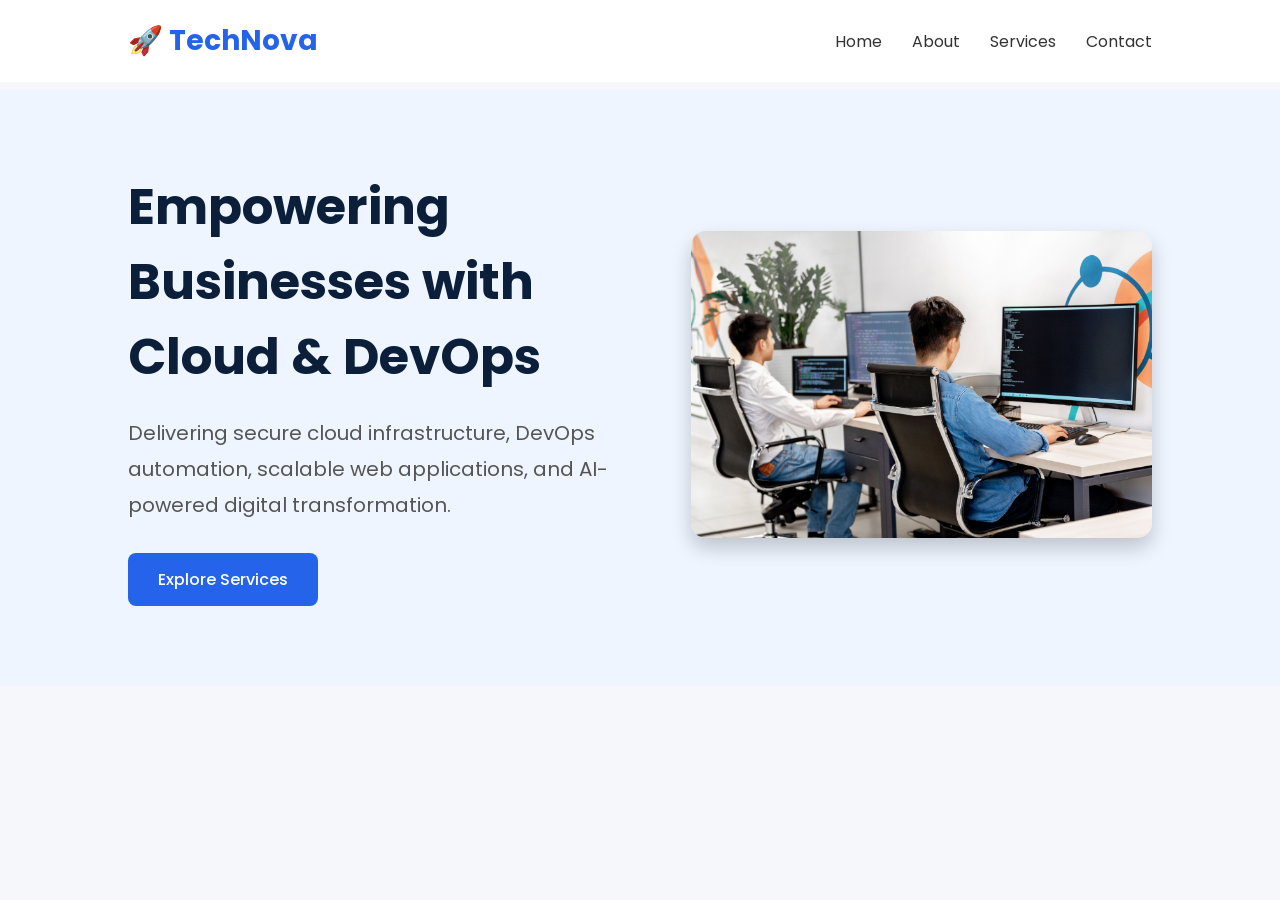
==== index.html @ 0c4fe0d1 "Initial commit: TechNova Solutions DevOps Project 1" ====
<!DOCTYPE html>
<html lang="en">

<head>
    <meta charset="UTF-8">
    <meta name="viewport" content="width=device-width, initial-scale=1.0">
    <title>TechNova Solutions</title>

    <link rel="stylesheet" href="style.css">

    <link href="https://fonts.googleapis.com/css2?family=Poppins:wght@300;400;500;600;700&display=swap"
        rel="stylesheet">
</head>

<body>

    <!-- Header Starts -->

    <header>
<nav class="navbar">

    <div class="logo">
        🚀 TechNova
    </div>

    <ul class="nav-links">
        <li><a href="#home">Home</a></li>
        <li><a href="about.html">About</a></li>
        <li><a href="services.html">Services</a></li>
        <li><a href="contact.html">Contact</a></li>
    </ul>

</nav>
    </header>

    <!-- Hero Section -->

   <section class="hero" id="home">

    <div class="hero-text">

        <h1>
            Empowering Businesses with Cloud & DevOps
        </h1>

        <p>
            Delivering secure cloud infrastructure,
            DevOps automation,
            scalable web applications,
            and AI-powered digital transformation.
        </p>

        <a href="services.html" class="btn">
            Explore Services
        </a>

    </div>


    <div class="hero-image">

        <img src="images/hero.jpg.jpg" alt="Cloud Computing">

    </div>

</section>
<button id="topBtn" title="Go to top">↑</button>
<script src="script.js"></script>
</body>

</html>
---- style.css ----
html{
    scroll-behavior: smooth;
}


/* Reset */

* {
    margin: 0;
    padding: 0;
    box-sizing: border-box;
}

/* Body */

body {

    font-family: 'Poppins', sans-serif;
    background: #f5f7fa;

}

/* Navbar */

.navbar {

    display:flex;
    justify-content:space-between;
    align-items:center;
    padding:20px 10%;
    background:white;

    position:fixed;
    top:0;
    left:0;
    width:100%;

    z-index:1000;

    transition:0.3s;

}


.logo {
    font-size: 28px;
    font-weight: bold;
    color: #2563eb;
}


.nav-links {
    display: flex;
    list-style: none;
    gap: 30px;
}


.nav-links a {
    text-decoration: none;
    color: #333;
    font-size: 16px;
    transition: 0.3s;
}


.nav-links a:hover {
    color: #2563eb;
}

/* Hero */

.hero{

display:flex;

justify-content:space-between;

margin-top:90px;

align-items:center;

padding:80px 10%;

background:#eef5ff;

}

.hero-text{

width:50%;

}

.hero-text h1{

font-size:50px;

color:#0b1f3a;

margin-bottom:20px;

}

.hero-text p{

font-size:20px;

line-height:1.8;

color:#555;

margin-bottom:30px;

}

.hero-image{

width:45%;

}

.hero-image img{

width:100%;

border-radius:15px;

box-shadow:0 10px 20px rgba(0,0,0,.2);

}

/* About Page */

/* ===========================
   ABOUT PAGE V2
=========================== */


/* About Page */

.about{

padding:80px 10%;

background:#f5f7fa;

text-align:center;

}

.about h1{

font-size:45px;

color:#0b1f3a;

margin-bottom:25px;

}

.about p{

font-size:18px;

line-height:1.8;

color:#444;

margin-bottom:35px;

}

.about-box{

background:white;

padding:35px;

margin-top:25px;

border-radius:12px;

box-shadow:0px 5px 15px rgba(0,0,0,0.1);

text-align:left;

}

.about-box h2{

color:#145da0;

margin-bottom:15px;

}

.about-box ul{

margin-left:20px;

line-height:2;

font-size:18px;

}



/* ===========================
   SERVICES PAGE
=========================== */

.services{

padding:80px 10%;

background:#eef4fb;

text-align:center;

}

.services h1{

font-size:45px;

color:#0b1f3a;

margin-bottom:20px;

}

.services p{

font-size:18px;

color:#555;

line-height:1.8;

margin-bottom:50px;

}

.service-container{

display:grid;

grid-template-columns:repeat(auto-fit,minmax(280px,1fr));

gap:30px;

}

.service-card{

background:white;

padding:30px;

border-radius:12px;

box-shadow:0 5px 15px rgba(0,0,0,.1);

transition:.3s;

}

.service-card:hover{

transform:translateY(-10px);
box-shadow:0 15px 30px rgba(0,0,0,0.15);

}

.service-card h2{

color:#145da0;
font-size:24px;
margin-bottom:20px;

}

.service-card p{

font-size:16px;

line-height:1.8;

color:#555;

}
.service-card .btn{

display:inline-block;
margin-top:20px;
padding:10px 25px;
background:#2563eb;
color:white;
text-decoration:none;
border-radius:8px;

}


.service-card .btn:hover{

background:#0b1f3a;

}

.service-card img{

    width:70px;
    height:70px;
    object-fit:contain;
    margin-bottom:20px;

}
/* ===========================
   CONTACT PAGE
=========================== */

.contact{

padding:80px 10%;

background:#f8fbff;

}

.contact h1{

text-align:center;

font-size:45px;

color:#0b1f3a;

margin-bottom:20px;

}

.contact p{

text-align:center;

font-size:18px;

color:#555;

margin-bottom:40px;

}

.contact-container{

display:grid;

grid-template-columns:1fr 1fr;

gap:40px;

}

.contact-info{

background:white;

padding:35px;

border-radius:12px;

box-shadow:0 5px 15px rgba(0,0,0,.1);

}

.contact-info h2{

margin-bottom:20px;

color:#145da0;

}

.contact-info p{

text-align:left;

margin:15px 0;

}

.contact-form{

background:white;

padding:35px;

border-radius:12px;

box-shadow:0 5px 15px rgba(0,0,0,.1);

}

.contact-info:hover,
.contact-form:hover{

transform:translateY(-5px);
transition:0.3s;

}

.contact-form input,

.contact-form textarea{

width:100%;

padding:15px;

margin-bottom:20px;

border:1px solid #ccc;

border-radius:8px;

font-size:16px;

}

.contact-form button{

background:#145da0;

color:white;

padding:15px 30px;

border:none;

border-radius:8px;

cursor:pointer;

font-size:17px;

transition:.3s;

}

.contact-form button:hover{

background:#0b1f3a;
transform:translateY(-3px);

}

@media(max-width:768px){

.contact-container{

grid-template-columns:1fr;

}

}

footer{

background:#0b1f3a;
color:white;
text-align:center;
padding:20px;

}

.btn {

    display:inline-block;
    padding:14px 30px;
    background:#2563eb;
    color:white;
    text-decoration:none;
    border-radius:8px;
    font-weight:500;
    transition:0.3s;

}


.btn:hover {

    background:#1d4ed8;

}

/* Back To Top Button */

#topBtn{

display:none;

position:fixed;

bottom:30px;

right:30px;

z-index:999;

border:none;

outline:none;

background:#2563eb;

color:white;

cursor:pointer;

padding:15px 18px;

border-radius:50%;

font-size:20px;

transition:0.3s;

box-shadow:0 5px 15px rgba(0,0,0,.2);

}

#topBtn:hover{

background:#0b1f3a;

transform:scale(1.1);

}
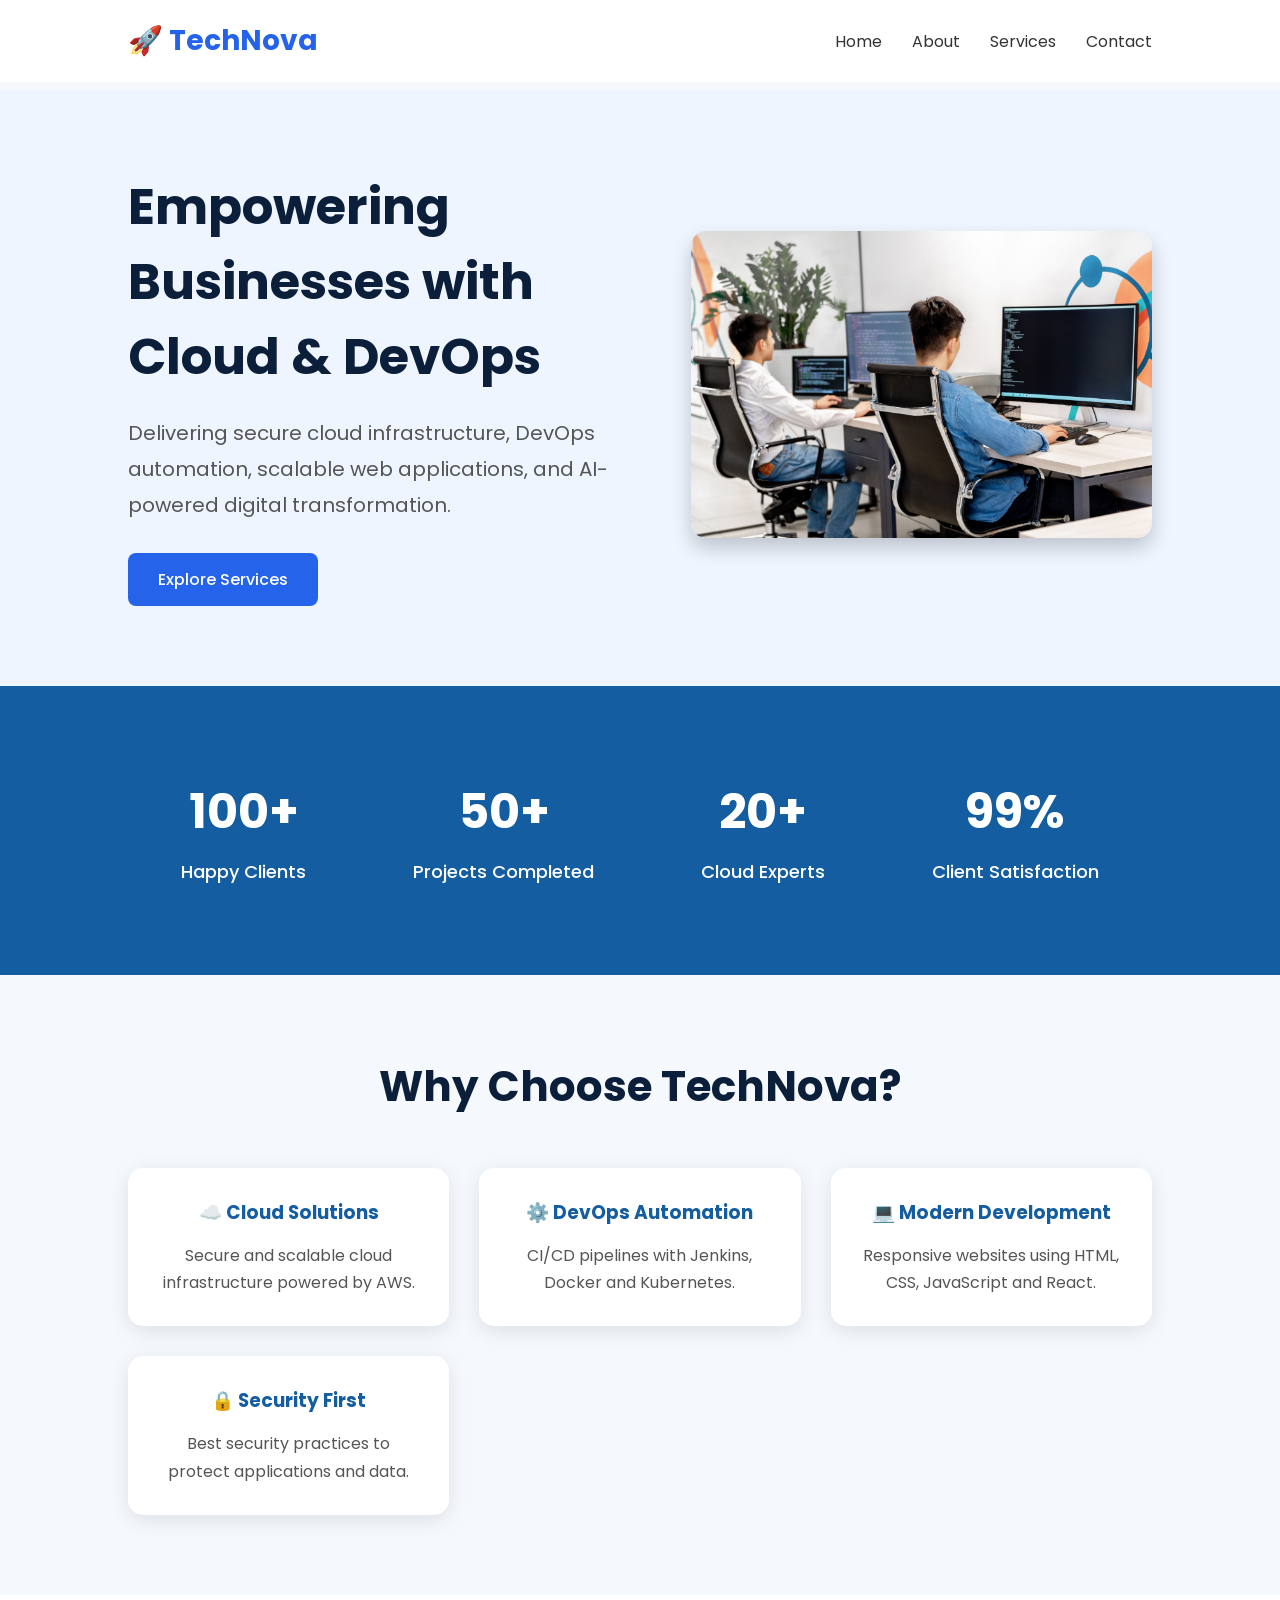
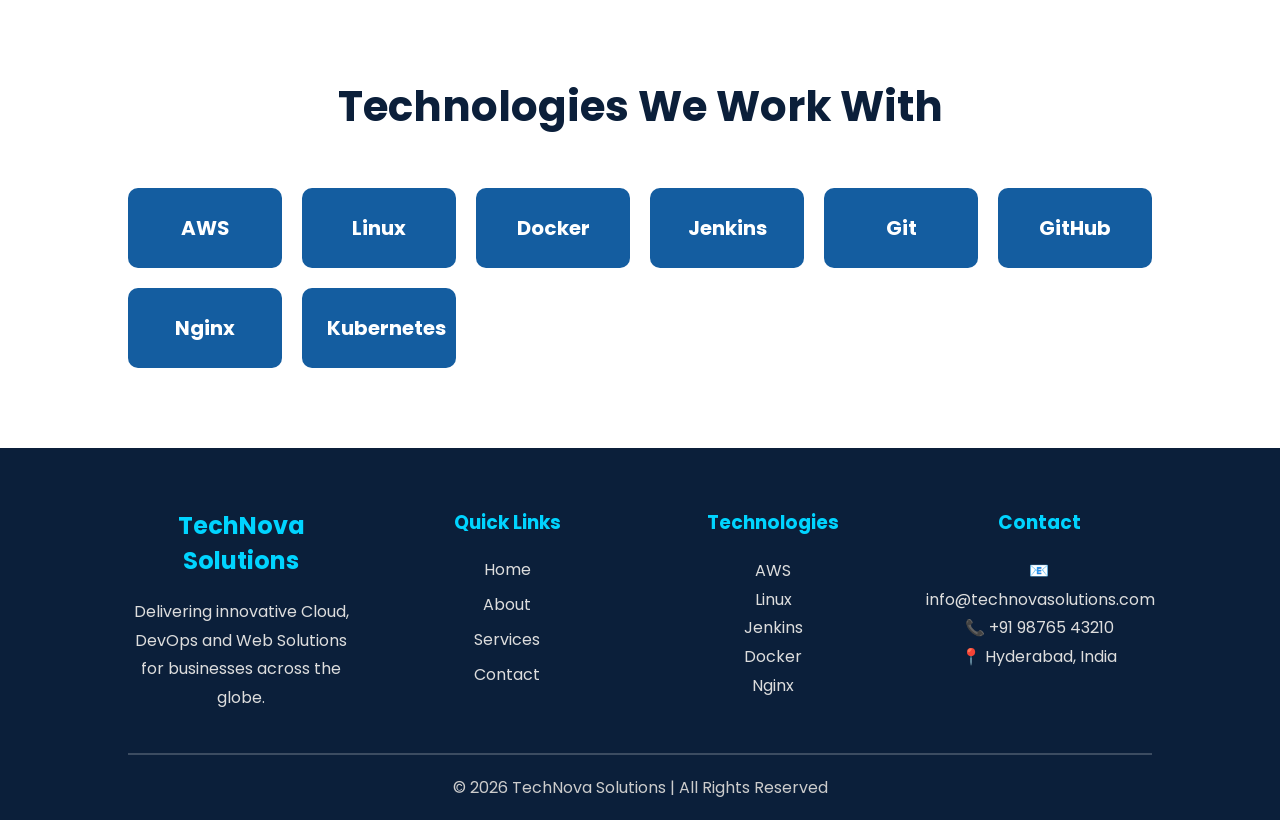
==== commit 9e72ac56: "Enhanced TechNova website with UI improvements and JavaScript" ====
--- a/index.html
+++ b/index.html
@@ -17,7 +17,7 @@
     <!-- Header Starts -->
 
     <header>
-<nav class="navbar">
+<nav class="navbar" id="navbar">
 
     <div class="logo">
         🚀 TechNova
@@ -64,8 +64,188 @@
     </div>
 
 </section>
-<button id="topBtn" title="Go to top">↑</button>
+<section class="stats">
+
+    <div class="stat-box">
+
+        <h2>100+</h2>
+
+        <p>Happy Clients</p>
+
+    </div>
+
+    <div class="stat-box">
+
+        <h2>50+</h2>
+
+        <p>Projects Completed</p>
+
+    </div>
+
+    <div class="stat-box">
+
+        <h2>20+</h2>
+
+        <p>Cloud Experts</p>
+
+    </div>
+
+    <div class="stat-box">
+
+        <h2>99%</h2>
+
+        <p>Client Satisfaction</p>
+
+    </div>
+
+</section>
+<section class="features">
+
+    <h2>Why Choose TechNova?</h2>
+
+    <div class="feature-container">
+
+        <div class="feature-card">
+
+            <h3>☁️ Cloud Solutions</h3>
+
+            <p>
+                Secure and scalable cloud infrastructure powered by AWS.
+            </p>
+
+        </div>
+
+        <div class="feature-card">
+
+            <h3>⚙️ DevOps Automation</h3>
+
+            <p>
+                CI/CD pipelines with Jenkins, Docker and Kubernetes.
+            </p>
+
+        </div>
+
+        <div class="feature-card">
+
+            <h3>💻 Modern Development</h3>
+
+            <p>
+                Responsive websites using HTML, CSS, JavaScript and React.
+            </p>
+
+        </div>
+
+        <div class="feature-card">
+
+            <h3>🔒 Security First</h3>
+
+            <p>
+                Best security practices to protect applications and data.
+            </p>
+
+        </div>
+
+    </div>
+
+</section>
+<section class="technologies">
+
+    <h2>Technologies We Work With</h2>
+
+    <div class="tech-container">
+
+        <div class="tech-card">AWS</div>
+
+        <div class="tech-card">Linux</div>
+
+        <div class="tech-card">Docker</div>
+
+        <div class="tech-card">Jenkins</div>
+
+        <div class="tech-card">Git</div>
+
+        <div class="tech-card">GitHub</div>
+
+        <div class="tech-card">Nginx</div>
+
+        <div class="tech-card">Kubernetes</div>
+
+    </div>
+
+</section>
+<footer class="footer">
+
+    <div class="footer-container">
+
+        <div class="footer-box">
+
+            <h2>TechNova Solutions</h2>
+
+            <p>
+
+                Delivering innovative Cloud, DevOps and Web Solutions
+                for businesses across the globe.
+
+            </p>
+
+        </div>
+
+        <div class="footer-box">
+
+            <h3>Quick Links</h3>
+
+            <a href="index.html">Home</a>
+
+            <a href="about.html">About</a>
+
+            <a href="services.html">Services</a>
+
+            <a href="contact.html">Contact</a>
+
+        </div>
+
+        <div class="footer-box">
+
+            <h3>Technologies</h3>
+
+            <p>AWS</p>
+
+            <p>Linux</p>
+
+            <p>Jenkins</p>
+
+            <p>Docker</p>
+
+            <p>Nginx</p>
+
+        </div>
+
+        <div class="footer-box">
+
+            <h3>Contact</h3>
+
+            <p>📧 info@technovasolutions.com</p>
+
+            <p>📞 +91 98765 43210</p>
+
+            <p>📍 Hyderabad, India</p>
+
+        </div>
+
+    </div>
+
+    <hr>
+
+    <p class="copyright">
+
+        © 2026 TechNova Solutions | All Rights Reserved
+
+    </p>
+
+</footer>
+<button id="topBtn">↑</button>
 <script src="script.js"></script>
+
 </body>
 
 </html>
--- a/style.css
+++ b/style.css
@@ -497,47 +497,312 @@
 
 }
 
-/* Back To Top Button */
+/* ===========================
+   BACK TO TOP BUTTON
+=========================== */
 
 #topBtn{
 
+position:fixed;
+
+bottom:30px;
+
+right:30px;
+
 display:none;
 
+background:#145da0;
+
+color:white;
+
+border:none;
+
+padding:15px 18px;
+
+border-radius:50%;
+
+font-size:22px;
+
+cursor:pointer;
+
+box-shadow:0 5px 15px rgba(0,0,0,.3);
+
+transition:.3s;
+
+}
+
+#topBtn:hover{
+
+background:#0b1f3a;
+
+}
+
+/* Sticky Navbar */
+
+.sticky{
+
 position:fixed;
 
-bottom:30px;
-
-right:30px;
-
-z-index:999;
-
-border:none;
-
-outline:none;
-
-background:#2563eb;
+top:0;
+
+left:0;
+
+width:100%;
+
+z-index:1000;
+
+box-shadow:0 5px 15px rgba(0,0,0,.2);
+
+}
+
+/* ===========================
+   Statistics Section
+=========================== */
+
+.stats{
+
+display:flex;
+
+justify-content:space-around;
+
+align-items:center;
+
+padding:70px 10%;
+
+background:#145da0;
 
 color:white;
 
-cursor:pointer;
-
-padding:15px 18px;
-
-border-radius:50%;
+flex-wrap:wrap;
+
+}
+
+.stat-box{
+
+text-align:center;
+
+margin:20px;
+
+}
+
+.stat-box h2{
+
+font-size:48px;
+
+margin-bottom:10px;
+
+}
+
+.stat-box p{
+
+font-size:18px;
+
+font-weight:500;
+
+}
+/* ===========================
+   FEATURES SECTION
+=========================== */
+
+.features{
+
+padding:80px 10%;
+
+background:#f5f8fc;
+
+text-align:center;
+
+}
+
+.features h2{
+
+font-size:42px;
+
+color:#0b1f3a;
+
+margin-bottom:50px;
+
+}
+
+.feature-container{
+
+display:grid;
+
+grid-template-columns:repeat(auto-fit,minmax(250px,1fr));
+
+gap:30px;
+
+}
+
+.feature-card{
+
+background:white;
+
+padding:30px;
+
+border-radius:15px;
+
+box-shadow:0 5px 20px rgba(0,0,0,.1);
+
+transition:.3s;
+
+}
+
+.feature-card:hover{
+
+transform:translateY(-10px);
+
+box-shadow:0 12px 30px rgba(0,0,0,.2);
+
+}
+
+.feature-card h3{
+
+color:#145da0;
+
+margin-bottom:15px;
+
+}
+
+.feature-card p{
+
+color:#555;
+
+line-height:1.7;
+
+}
+/* ===========================
+   TECHNOLOGIES
+=========================== */
+
+.technologies{
+
+padding:80px 10%;
+
+background:white;
+
+text-align:center;
+
+}
+
+.technologies h2{
+
+font-size:42px;
+
+color:#0b1f3a;
+
+margin-bottom:50px;
+
+}
+
+.tech-container{
+
+display:grid;
+
+grid-template-columns:repeat(auto-fit,minmax(150px,1fr));
+
+gap:20px;
+
+}
+
+.tech-card{
+
+background:#145da0;
+
+color:white;
+
+padding:25px;
+
+border-radius:10px;
 
 font-size:20px;
 
-transition:0.3s;
-
-box-shadow:0 5px 15px rgba(0,0,0,.2);
-
-}
-
-#topBtn:hover{
+font-weight:bold;
+
+transition:.3s;
+
+}
+
+.tech-card:hover{
 
 background:#0b1f3a;
 
-transform:scale(1.1);
-
-}
-
+transform:scale(1.05);
+
+}
+/* ===========================
+   FOOTER
+=========================== */
+
+.footer{
+
+background:#0b1f3a;
+
+color:white;
+
+padding:60px 10% 20px;
+
+}
+
+.footer-container{
+
+display:grid;
+
+grid-template-columns:repeat(auto-fit,minmax(220px,1fr));
+
+gap:40px;
+
+}
+
+.footer-box h2,
+.footer-box h3{
+
+margin-bottom:20px;
+
+color:#00d4ff;
+
+}
+
+.footer-box p{
+
+line-height:1.8;
+
+color:#ddd;
+
+}
+
+.footer-box a{
+
+display:block;
+
+text-decoration:none;
+
+color:#ddd;
+
+margin-bottom:10px;
+
+transition:.3s;
+
+}
+
+.footer-box a:hover{
+
+color:#00d4ff;
+
+}
+
+.footer hr{
+
+margin:40px 0 20px;
+
+border:.5px solid rgba(255,255,255,.2);
+
+}
+
+.copyright{
+
+text-align:center;
+
+color:#ccc;
+
+}
